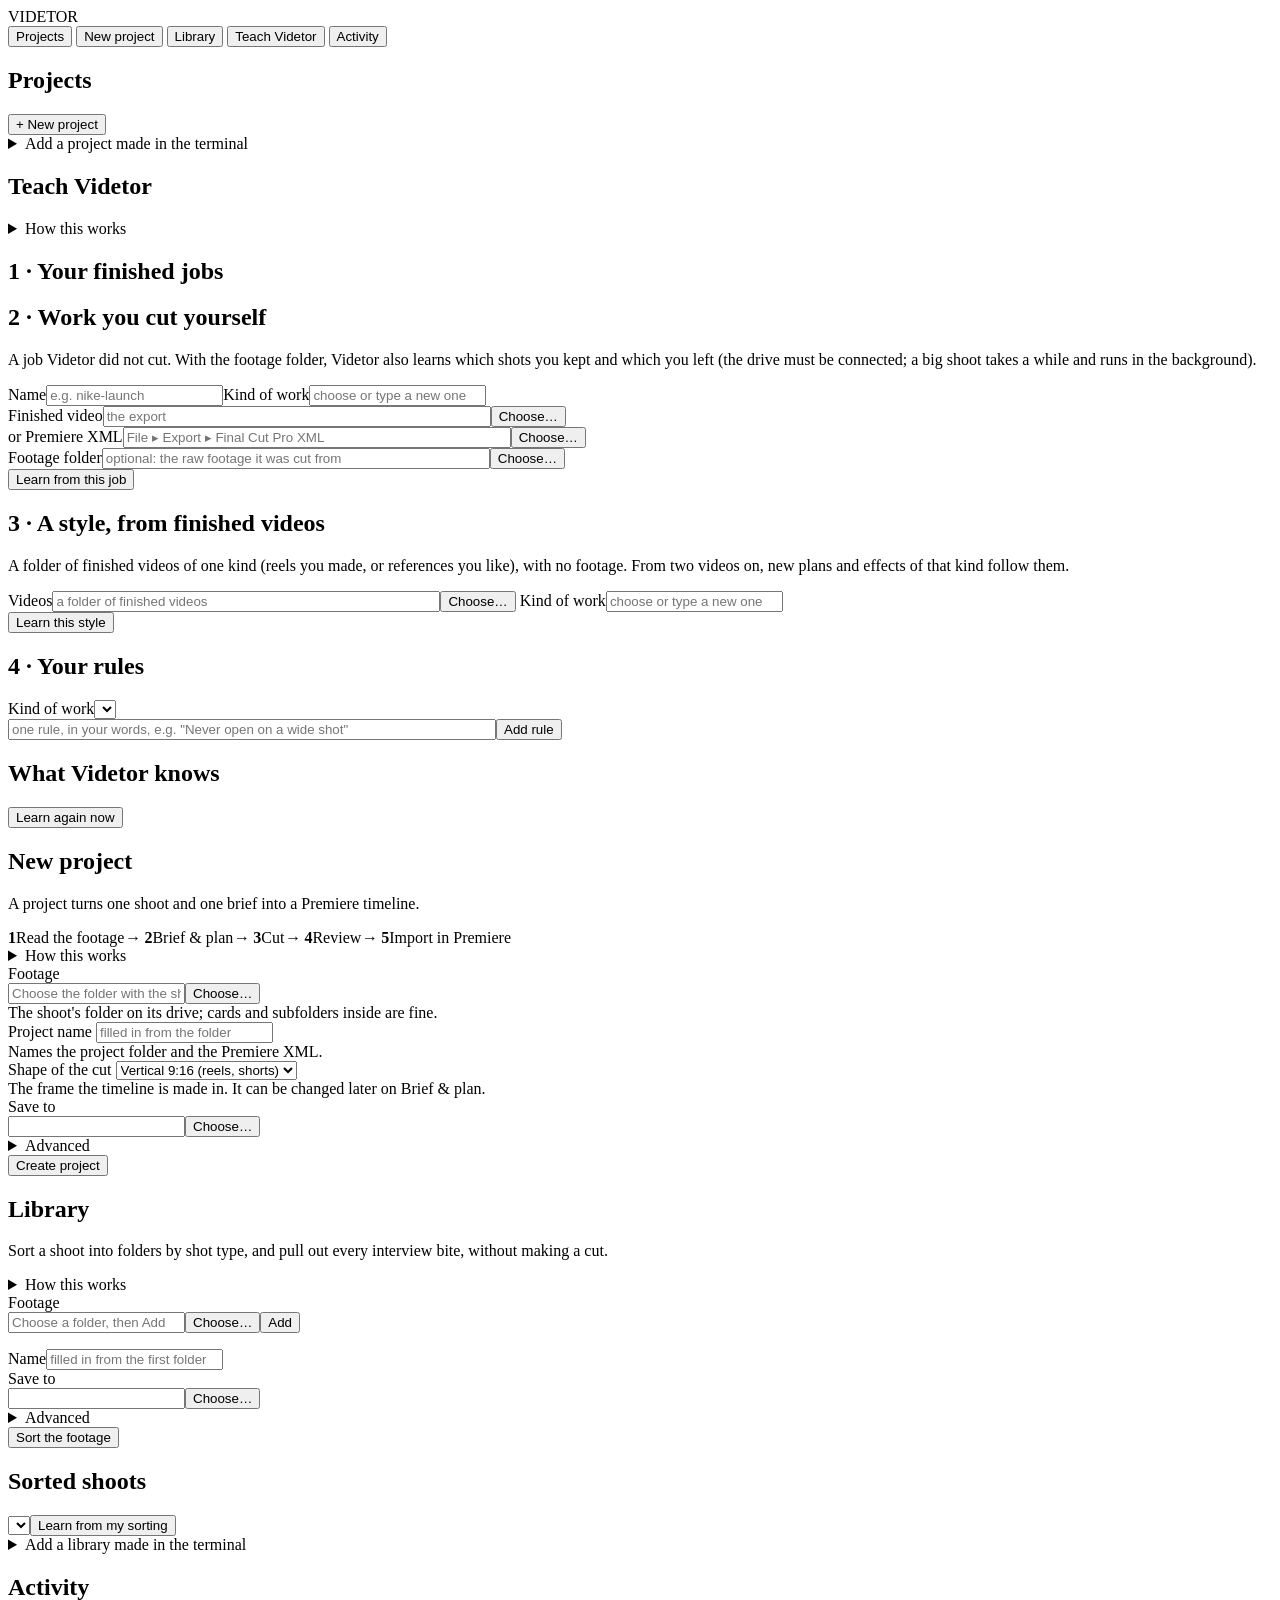
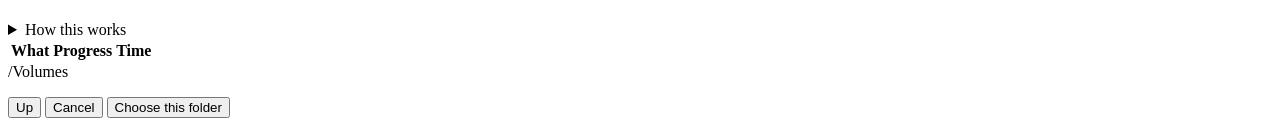
==== src/videtor/ui/static/index.html @ 1404cc6b "A timeline in the app: watch the cut and change it before Premiere; fix the track selection - plan/e" ====
<!doctype html>
<html lang="en">
<head>
<meta charset="utf-8">
<meta name="viewport" content="width=device-width, initial-scale=1">
<title>Videtor</title>
<link rel="stylesheet" href="/static/app.css">
</head>
<body>
<div id="app">
  <nav>
    <div class="brand">VIDETOR</div>
    <button data-view="project">Projects</button>
    <button data-view="prep">New project</button>
    <button data-view="library">Library</button>
    <button data-view="teach">Teach Videtor <span class="badge" id="teach-badge" hidden></span></button>
    <button data-view="jobs">Activity <span class="jobs-dot" id="jobs-dot"></span></button>
    <div style="flex:1"></div>
    <button class="mini" id="activity-mini" data-goto="jobs" hidden></button>
  </nav>
  <main>

    <!-- ============ Projects: every project, one open, its steps ============ -->
    <section class="view" id="view-project">
      <div class="row between"><h1>Projects</h1><button class="btn primary" data-goto="prep">+ New project</button></div>
      <div class="cards" id="project-cards"></div>
      <details class="advanced"><summary>Add a project made in the terminal</summary>
        <div class="row"><input type="text" id="project-add-dir" placeholder="its folder, e.g. out/engagement"><button class="btn" data-browse="project-add-dir">Choose…</button><button class="btn" id="project-add">Add</button></div>
      </details>

      <div id="project-body" hidden>
        <div class="project-head"><div class="ptitle" id="project-title"></div><span id="project-msg" class="muted"></span></div>
        <div class="stepper" id="project-tabs">
          <button data-tab="overview"><i></i>Footage</button>
          <button data-tab="brief"><i></i>Brief &amp; plan</button>
          <button data-tab="tools"><i></i>Music &amp; search</button>
          <button data-tab="cut"><i></i>Cut</button>
          <button data-tab="look"><i></i>Review &amp; export</button>
        </div>
        <div class="next" id="next-step" hidden></div>

        <div class="tab" id="tab-overview">
          <details class="guide" data-guide="overview">
            <summary>How to read this</summary>
            <ul>
              <li>While the footage is being read, the bar shows how far it is. You can paste the brief meanwhile.</li>
              <li>The counts are the shot types found: wide, close-up, talking-head, interview-bite, b-roll. The plan says which of them the cut may use.</li>
              <li>The sheets show one still per take, grouped by setup (s0, s1, …): what can be asked for in the brief.</li>
              <li>To sort this footage into folders and pull out every interview bite, use <a href="#" data-goto="library">Library</a>.</li>
            </ul>
          </details>
          <div class="status" id="overview-status" hidden></div>
          <details class="logbox" id="overview-logbox" hidden><summary>Details</summary><pre class="log" id="overview-log">—</pre></details>
          <div class="counts" id="project-classes"></div>
          <div id="project-sheets"></div>
          <details class="advanced"><summary>A camera's shots look sideways or upside down?</summary>
            <p class="muted">Videtor turns sideways cameras by the faces in them. A camera that filmed only products or hands has none to read, so say which takes and which way.</p>
            <div class="row"><label>Which takes</label><input type="text" id="orient-which" placeholder="a file name (C0123.MP4), or how a camera's file names start (M2U)">
              <label>Turn them</label><select id="orient-turn"><option value="-90">a quarter turn left</option><option value="90">a quarter turn right</option><option value="180">upside down</option><option value="0">back to as shot</option></select>
              <button class="btn" id="orient-run">Turn</button></div>
          </details>
          <details class="advanced"><summary>The overview in numbers</summary><pre class="text" id="project-overview">—</pre></details>
        </div>

        <div class="tab" id="tab-brief">
          <details class="guide" data-guide="brief">
            <summary>How this works</summary>
            <ol>
              <li><b>Shape and music:</b> choose the frame (vertical, horizontal, square) and the music: your own track and where it starts, no music, or leave it to the plan. The cut always follows what you choose here.</li>
              <li><b>Brief:</b> paste it as the client wrote it (length, format, feel, what must be in and stay out) and save.</li>
              <li><b>The plan</b> is the list of shots the cut fills: section by section, what each shot must show and how long it lasts. Claude writes it from the brief and the overview: copy the request below into Claude Code. When it is done, the plan shows here as a shot list.</li>
              <li>Check the shot list. To change it, ask Claude in the same chat, or edit it under <b>Edit the plan</b>. Then go to <b>Cut</b>.</li>
            </ol>
          </details>
          <h2>Shape and music</h2>
          <div class="card" id="req-card">
            <div class="row"><label>Shape</label><select id="req-frame"></select><span class="muted" id="req-frame-note"></span></div>
            <div class="row"><label>Music</label>
              <label class="check"><input type="radio" name="req-music" value="mine"> My track</label>
              <label class="check"><input type="radio" name="req-music" value="none"> No music</label>
              <label class="check"><input type="radio" name="req-music" value="plan"> Leave it to the plan</label></div>
            <div id="req-mine">
              <div class="row"><label>Track</label><input type="text" id="req-track" placeholder="your music file" style="min-width:380px"><button class="btn" data-pick="req-track" data-kind="audio">Choose…</button>
                <a href="#" data-goto="project:tools" class="muted">or find one in a music folder</a></div>
              <div class="row"><label>Start it</label><select id="req-start"><option value="auto">where it suits this cut best</option><option value="beginning">from its beginning</option><option value="at">from this second</option></select>
                <input type="number" id="req-in" step="0.1" min="0" placeholder="seconds" style="width:110px" hidden>
                <button class="btn primary" id="req-save">Use this music</button></div>
            </div>
            <div id="req-msg" class="muted"></div>
          </div>
          <div id="req-other" class="muted" hidden></div>
          <h2>Brief</h2>
          <textarea id="brief" placeholder="Paste the brief as the client wrote it."></textarea>
          <div class="row"><button class="btn primary" id="save-brief">Save the brief</button><span id="brief-msg" class="muted"></span></div>
          <h2>The plan</h2>
          <div id="plan-view"></div>
          <details class="advanced" id="plan-edit"><summary>Edit the plan (JSON)</summary>
            <p class="muted">Name the shot types the cut may draw on: <code>"classes": ["close-up", "b-roll", "wide"]</code>, or a shot's <code>"class"</code>. People speaking come from talking-head and interview-bite.</p>
            <textarea id="shotmap" style="min-height:320px" placeholder='{"version": 1, "name": "...", "key": "<name>::footage", "length_s": 25, "fps": 25, "width": 1080, "height": 1920, "classes": ["close-up", "b-roll"], "sections": [...]}'></textarea>
            <div class="row"><button class="btn primary" id="save-plan">Save the plan</button><button class="btn" id="validate-shotmap">Check it</button><span id="shotmap-errors"></span></div>
          </details>
        </div>

        <div class="tab" id="tab-tools">
          <details class="guide" data-guide="tools">
            <summary>How this works</summary>
            <ul>
              <li><b>Music</b>: your own track is set on <a href="#" data-goto="project:brief">Brief &amp; plan</a>. To find one instead, choose a music folder and the piece's length (with a reveal, the second it lands on): the best tracks come back with where to start, and <b>Use this track</b> sets it for the project.</li>
              <li><b>Search</b> (optional): describe a shot in concrete words ("a golden trophy", "a man in a white jacket") to see the best moment of every take. Useful to check the footage has what the brief asks for.</li>
            </ul>
          </details>
          <h2>Music</h2>
          <div id="music-chosen" class="muted"></div>
          <div class="row"><label>Music folder</label><input type="text" id="music-folder" placeholder="your music library"><button class="btn" data-browse="music-folder">Choose…</button></div>
          <div class="row"><label>Length (s)</label><input type="number" id="music-length" value="25"><label>Reveal at (s)</label><input type="number" id="music-reveal" placeholder="optional"><button class="btn" id="music-run">Find tracks</button></div>
          <pre class="log" id="music-log" hidden>—</pre>
          <div id="music-results"></div>
          <h2>Search the footage</h2>
          <div class="row"><input type="text" id="search-query" placeholder="a golden trophy in a glass case"><button class="btn" id="search-run">Search</button></div>
          <pre class="log" id="search-log" hidden>—</pre>
        </div>

        <div class="tab" id="tab-cut">
          <details class="guide" data-guide="cut">
            <summary>How this works</summary>
            <ol>
              <li>The line below says whether the footage drive is needed. The first cut of a plan reads the takes it can use in full (a few minutes); later cuts are quick.</li>
              <li><b>Cut</b>: every shot gets its best take and three runners-up, with music and sound effects in your style, and the Premiere XML is written. Review opens when it is done.</li>
              <li>The cut is made in the shape and with the music you chose on Brief &amp; plan (the line below says which). Changed them, or the plan? Cut again: swaps made in Review are kept.</li>
            </ol>
            <p class="muted">Anything reading footage in the background pauses while the cut runs and carries on after it.</p>
          </details>
          <div class="drive" id="cut-as"></div>
          <div class="drive" id="cut-drive"></div>
          <div class="row"><button class="btn primary big" id="cut-run">Cut</button><label class="check"><input type="checkbox" id="cut-sfx" checked> sound effects in your style</label><span id="cut-msg" class="muted"></span></div>
          <div class="status" id="cut-status" hidden></div>
          <details class="logbox" id="cut-logbox" hidden><summary>Details</summary><pre class="log" id="cut-log">—</pre></details>
        </div>

        <div class="tab" id="tab-look">
          <details class="guide" data-guide="look">
            <summary>How this works</summary>
            <ol>
              <li><b>Watch the cut.</b> Play it on the timeline, with its music. It shows stills until you press <b>Load the moving picture</b> (the footage drive must be connected; under a minute). Space plays and stops, the arrow keys step a frame, up and down jump from cut to cut.</li>
              <li><b>Change what you would change.</b> Click a shot: use a runner-up, slip the shot earlier or later in its take, move the cut after it, look for more takes in your own words, or remove it. Every change shows at once, and <b>Undo</b> takes the last one back.</li>
              <li><b>Leave notes</b> on a shot or on the whole cut for what the plan should do differently.</li>
              <li><b>Write the Premiere XML</b> when it looks right, import it (the steps are in the box below) and finish in Premiere: grade, stabilise, titles. Effects and sound effects are in the XML, not in this preview.</li>
              <li>When the job is done, say how the cut was and save your finished video in the project's folder (at the bottom of this page). Videtor reads it and learns which shots you kept and which you changed; nothing to export.</li>
            </ol>
          </details>
          <div id="tl" hidden>
            <div class="tl-top">
              <div class="tl-monitor"><div class="tl-stage" id="tl-stage"></div><span class="tl-flag" id="tl-flag"></span></div>
              <div class="tl-side" id="tl-inspector"></div>
            </div>
            <div class="tl-bar">
              <button class="btn" id="tl-prev" title="The cut before (↑)">⏮</button>
              <button class="btn" id="tl-back" title="One frame back (←)">◀</button>
              <button class="btn primary" id="tl-play" title="Play or stop (space)">Play</button>
              <button class="btn" id="tl-fwd" title="One frame on (→)">▶</button>
              <button class="btn" id="tl-next" title="The next cut (↓)">⏭</button>
              <span class="tl-time" id="tl-time">0:00:00</span><span class="muted" id="tl-total"></span>
              <span style="flex:1"></span>
              <span class="muted" id="tl-msg"></span>
              <button class="btn" id="tl-undo">Undo</button>
              <button class="btn" id="tl-load" hidden>Load the moving picture</button>
              <button class="btn" id="tl-write">Write the Premiere XML</button>
            </div>
            <div class="status" id="tl-status" hidden></div>
            <div class="tl-wrap" id="tl-wrap"><div class="tl-inner" id="tl-inner">
              <div class="tl-row tl-sections" id="tl-sections"></div>
              <div class="tl-row tl-clips" id="tl-clips"></div>
              <div class="tl-row tl-music" id="tl-music"></div>
              <div class="tl-playhead" id="tl-playhead"></div>
            </div></div>
            <div class="row"><label>Zoom</label><input type="range" id="tl-zoom" min="1" max="10" step="0.5" value="1" style="width:220px">
              <span class="muted">Click a shot to change it. Drag along the timeline to scrub.</span></div>
            <details class="advanced" id="tl-notes"><summary>Notes on the whole cut, and asking for a new plan</summary>
              <textarea id="tl-overall" placeholder="What the cut as a whole should do differently, e.g. 'slower opening, more of the crowd before the drop'." style="min-height:70px"></textarea>
              <div class="row"><button class="btn" id="tl-ask">Copy a request for a new plan from my notes</button><span class="muted" id="tl-ask-msg">Your notes are saved with the project (review.json). Paste the request into Claude Code to have the plan revised; your changes on the timeline are kept.</span></div>
            </details>
          </div>
          <div id="export"></div>
          <details class="advanced"><summary>Every shot and its runners-up as a list, the cut as one sheet, and one video file of the cut</summary>
            <div id="preview"></div>
            <div class="status" id="preview-status" hidden></div>
            <div id="cut-sheet"></div>
            <div class="row"><label>Why (optional)</label><input type="text" id="look-note" placeholder="saved with the next swap, e.g. sharper face" style="min-width:320px"></div>
            <div id="slots"></div>
            <pre class="log" id="look-log" hidden>—</pre>
          </details>
          <div id="teach"></div>
          <pre class="log" id="teach-log" hidden>—</pre>
        </div>
      </div>
    </section>

    <!-- ============ Teach Videtor: everything it learns from, given here ============ -->
    <section class="view" id="view-teach">
      <h1>Teach Videtor</h1>
      <details class="guide" data-guide="teach">
        <summary>How this works</summary>
        <ol>
          <li><b>Every job you finish teaches Videtor.</b> Save the finished video in the project's folder and it shows up below, ready to read. Videtor finds each of its shots in the footage and learns which picks you kept, moved or replaced.</li>
          <li><b>Work you cut yourself counts too.</b> Give its finished video or Premiere XML, and the footage folder if you have it.</li>
          <li><b>Finished videos alone teach a style</b>: pace, effects, the grade, how the cuts sit on the music.</li>
          <li><b>Rules in your own words</b> are read every time a plan is written.</li>
          <li>After each of these Videtor learns, tries what it learnt on your past cuts, and keeps it only if they get no worse. Nothing here leaves this Mac.</li>
        </ol>
      </details>
      <div class="status" id="teach-status" hidden></div>
      <details class="logbox" id="teach-logbox" hidden><summary>Details</summary><pre class="log" id="teach-job-log">—</pre></details>
      <div id="teach-msg" class="muted"></div>

      <h2>1 · Your finished jobs</h2>
      <div id="teach-jobs"></div>

      <h2>2 · Work you cut yourself</h2>
      <div class="card">
        <p class="muted">A job Videtor did not cut. With the footage folder, Videtor also learns which shots you kept and which you left (the drive must be connected; a big shoot takes a while and runs in the background).</p>
        <div class="row"><label>Name</label><input type="text" id="tp-name" placeholder="e.g. nike-launch"><label>Kind of work</label><input type="text" id="tp-bucket" list="kinds" placeholder="choose or type a new one"></div>
        <div class="row"><label>Finished video</label><input type="text" id="tp-video" placeholder="the export" style="min-width:380px"><button class="btn" data-pick="tp-video" data-kind="video">Choose…</button></div>
        <div class="row"><label>or Premiere XML</label><input type="text" id="tp-xml" placeholder="File ▸ Export ▸ Final Cut Pro XML" style="min-width:380px"><button class="btn" data-pick="tp-xml" data-kind="xml">Choose…</button></div>
        <div class="row"><label>Footage folder</label><input type="text" id="tp-footage" placeholder="optional: the raw footage it was cut from" style="min-width:380px"><button class="btn" data-browse="tp-footage">Choose…</button></div>
        <div class="row"><button class="btn primary" id="tp-run">Learn from this job</button></div>
      </div>
      <div id="teach-edits"></div>

      <h2>3 · A style, from finished videos</h2>
      <div class="card">
        <p class="muted">A folder of finished videos of one kind (reels you made, or references you like), with no footage. From two videos on, new plans and effects of that kind follow them.</p>
        <div class="row"><label>Videos</label><input type="text" id="ts-source" placeholder="a folder of finished videos" style="min-width:380px"><button class="btn" data-browse="ts-source">Choose…</button>
          <label>Kind of work</label><input type="text" id="ts-bucket" list="kinds" placeholder="choose or type a new one"></div>
        <div class="row"><button class="btn primary" id="ts-run">Learn this style</button></div>
      </div>

      <h2>4 · Your rules</h2>
      <div class="card">
        <div class="row"><label>Kind of work</label><select id="rules-bucket"></select></div>
        <div id="rules-list"></div>
        <div class="row"><input type="text" id="rule-text" placeholder='one rule, in your words, e.g. "Never open on a wide shot"' style="min-width:480px"><button class="btn" id="rule-add">Add rule</button></div>
      </div>

      <h2>What Videtor knows</h2>
      <div id="teach-known"></div>
      <div class="row"><button class="btn" id="teach-learn">Learn again now</button><span class="muted" id="teach-last"></span></div>
      <datalist id="kinds"></datalist>
    </section>

    <!-- ============ New project ============ -->
    <section class="view" id="view-prep">
      <h1>New project</h1>
      <p class="lede">A project turns one shoot and one brief into a Premiere timeline.</p>
      <div class="flow">
        <span class="fstep now"><b>1</b>Read the footage</span><i>→</i>
        <span class="fstep"><b>2</b>Brief &amp; plan</span><i>→</i>
        <span class="fstep"><b>3</b>Cut</span><i>→</i>
        <span class="fstep"><b>4</b>Review</span><i>→</i>
        <span class="fstep"><b>5</b>Import in Premiere</span>
      </div>
      <details class="guide" data-guide="prep">
        <summary>How this works</summary>
        <ol>
          <li><b>Plug in the drive</b> with the footage. Nothing is copied or moved.</li>
          <li>Choose the <b>footage</b> folder; the name fills in from it.</li>
          <li><b>Create project.</b> Videtor reads every take (faces, speech, what each shot shows) and sorts the shots by type: about ten minutes for a day's shoot. The project opens straight away, so you can paste the brief while it reads. A notification says when it is done.</li>
          <li><b>Keep the drive connected until the cut:</b> the first cut reads in full the takes it needs.</li>
        </ol>
      </details>
      <div class="card form">
        <div class="field">
          <label for="prep-folder">Footage</label>
          <div class="pick"><input type="text" id="prep-folder" placeholder="Choose the folder with the shoot"><button class="btn" data-browse="prep-folder">Choose…</button></div>
          <div class="hint" id="prep-folder-info">The shoot's folder on its drive; cards and subfolders inside are fine.</div>
        </div>
        <div class="field">
          <label for="prep-name">Project name</label>
          <input type="text" id="prep-name" placeholder="filled in from the folder">
          <div class="hint">Names the project folder and the Premiere XML.</div>
        </div>
        <div class="field">
          <label for="prep-frame">Shape of the cut</label>
          <select id="prep-frame">
            <option value="vertical">Vertical 9:16 (reels, shorts)</option>
            <option value="horizontal">Horizontal 16:9</option>
            <option value="horizontal-4k">Horizontal 16:9, 4K</option>
            <option value="square">Square 1:1</option>
          </select>
          <div class="hint">The frame the timeline is made in. It can be changed later on Brief &amp; plan.</div>
        </div>
        <div class="field">
          <label for="prep-out">Save to</label>
          <div class="pick"><input type="text" id="prep-out"><button class="btn" data-browse="prep-out">Choose…</button></div>
          <div class="hint" id="prep-dest"></div>
        </div>
        <details class="advanced"><summary>Advanced</summary>
          <div class="row"><label class="check"><input type="checkbox" id="prep-dense"> Map every second of every take now (about an hour per hour of footage; the cut otherwise does this only for the takes it needs)</label></div>
          <div class="row"><label class="check">Parallel workers <input type="number" id="prep-workers" placeholder="auto"></label></div>
        </details>
        <div class="actions"><button class="btn primary big" id="prep-run">Create project</button><span id="prep-msg" class="muted"></span></div>
      </div>
    </section>

    <!-- ============ Library ============ -->
    <section class="view" id="view-library">
      <h1>Library</h1>
      <p class="lede">Sort a shoot into folders by shot type, and pull out every interview bite, without making a cut.</p>
      <details class="guide" data-guide="library">
        <summary>How this works</summary>
        <ol>
          <li>Choose a footage folder and Add; add more when the shoot spans drives or cards.</li>
          <li><b>Sort the footage.</b> Every clip is read and sorted into wide, close-up, talking-head, interview-bite and b-roll folders (links: the footage stays where it is). Clips with someone speaking are transcribed so their sentences become bites, laid out as a Premiere sequence.</li>
          <li><b>Check</b> the sheets below. Wrong type? Change it in the clip's list (it moves the link), or move links between the folders in Finder.</li>
          <li><b>Learn from my sorting:</b> from then on, every library and every new project sorts the way you do.</li>
        </ol>
      </details>
      <div class="card form">
        <div class="field">
          <label>Footage</label>
          <div class="pick"><input type="text" id="lib-folder" placeholder="Choose a folder, then Add"><button class="btn" data-browse="lib-folder">Choose…</button><button class="btn" id="lib-add">Add</button></div>
          <ul id="lib-folders" class="hint"></ul>
        </div>
        <div class="field"><label for="lib-name">Name</label><input type="text" id="lib-name" placeholder="filled in from the first folder"></div>
        <div class="field"><label for="lib-out">Save to</label><div class="pick"><input type="text" id="lib-out"><button class="btn" data-browse="lib-out">Choose…</button></div></div>
        <details class="advanced"><summary>Advanced</summary>
          <div class="row"><label class="check"><input type="checkbox" id="lib-transcribe" checked> Transcribe the clips with speech (for the bites)</label></div>
          <div class="row"><label class="check"><input type="checkbox" id="lib-extract"> Also cut every bite to its own file</label></div>
        </details>
        <div class="actions"><button class="btn primary big" id="lib-run">Sort the footage</button><span id="lib-msg" class="muted"></span></div>
      </div>
      <div class="status" id="lib-status-card" hidden></div>
      <details class="logbox" id="lib-logbox" hidden><summary>Details</summary><pre class="log" id="lib-log">—</pre></details>
      <h2>Sorted shoots</h2>
      <div class="row"><select id="lib-select"></select><button class="btn" id="lib-learn">Learn from my sorting</button><span id="lib-status" class="muted"></span></div>
      <details class="advanced"><summary>Add a library made in the terminal</summary>
        <div class="row"><input type="text" id="lib-add-dir" placeholder="its folder, e.g. out/library/tpl"><button class="btn" data-browse="lib-add-dir">Choose…</button><button class="btn" id="lib-add-existing">Add</button></div>
      </details>
      <div id="lib-view"></div>
    </section>

    <!-- ============ Activity ============ -->
    <section class="view" id="view-jobs">
      <h1>Activity</h1>
      <details class="guide" data-guide="jobs">
        <summary>How this works</summary>
        <ul>
          <li>Everything Videtor is doing or has done today, newest first.</li>
          <li><b>A cut comes first:</b> while one runs, footage reading pauses and carries on after it; reading started during a cut waits for it.</li>
          <li>Something stopped with an error? Start it again from its page: the work already done is kept.</li>
        </ul>
      </details>
      <table id="jobs-table"><thead><tr><th>What</th><th>Progress</th><th>Time</th><th></th></tr></thead><tbody></tbody></table>
      <details class="logbox" id="jobs-logbox" hidden><summary>Details</summary><pre class="log" id="jobs-log">—</pre></details>
    </section>

  </main>
</div>

<div class="modal" id="browser">
  <div class="box">
    <header id="browser-path">/Volumes</header>
    <ul id="browser-list"></ul>
    <footer><span class="muted" id="browser-info"></span><span><button class="btn" id="browser-up">Up</button> <button class="btn" id="browser-cancel">Cancel</button> <button class="btn primary" id="browser-choose">Choose this folder</button></span></footer>
  </div>
</div>

<script src="/static/app.js"></script>
</body>
</html>
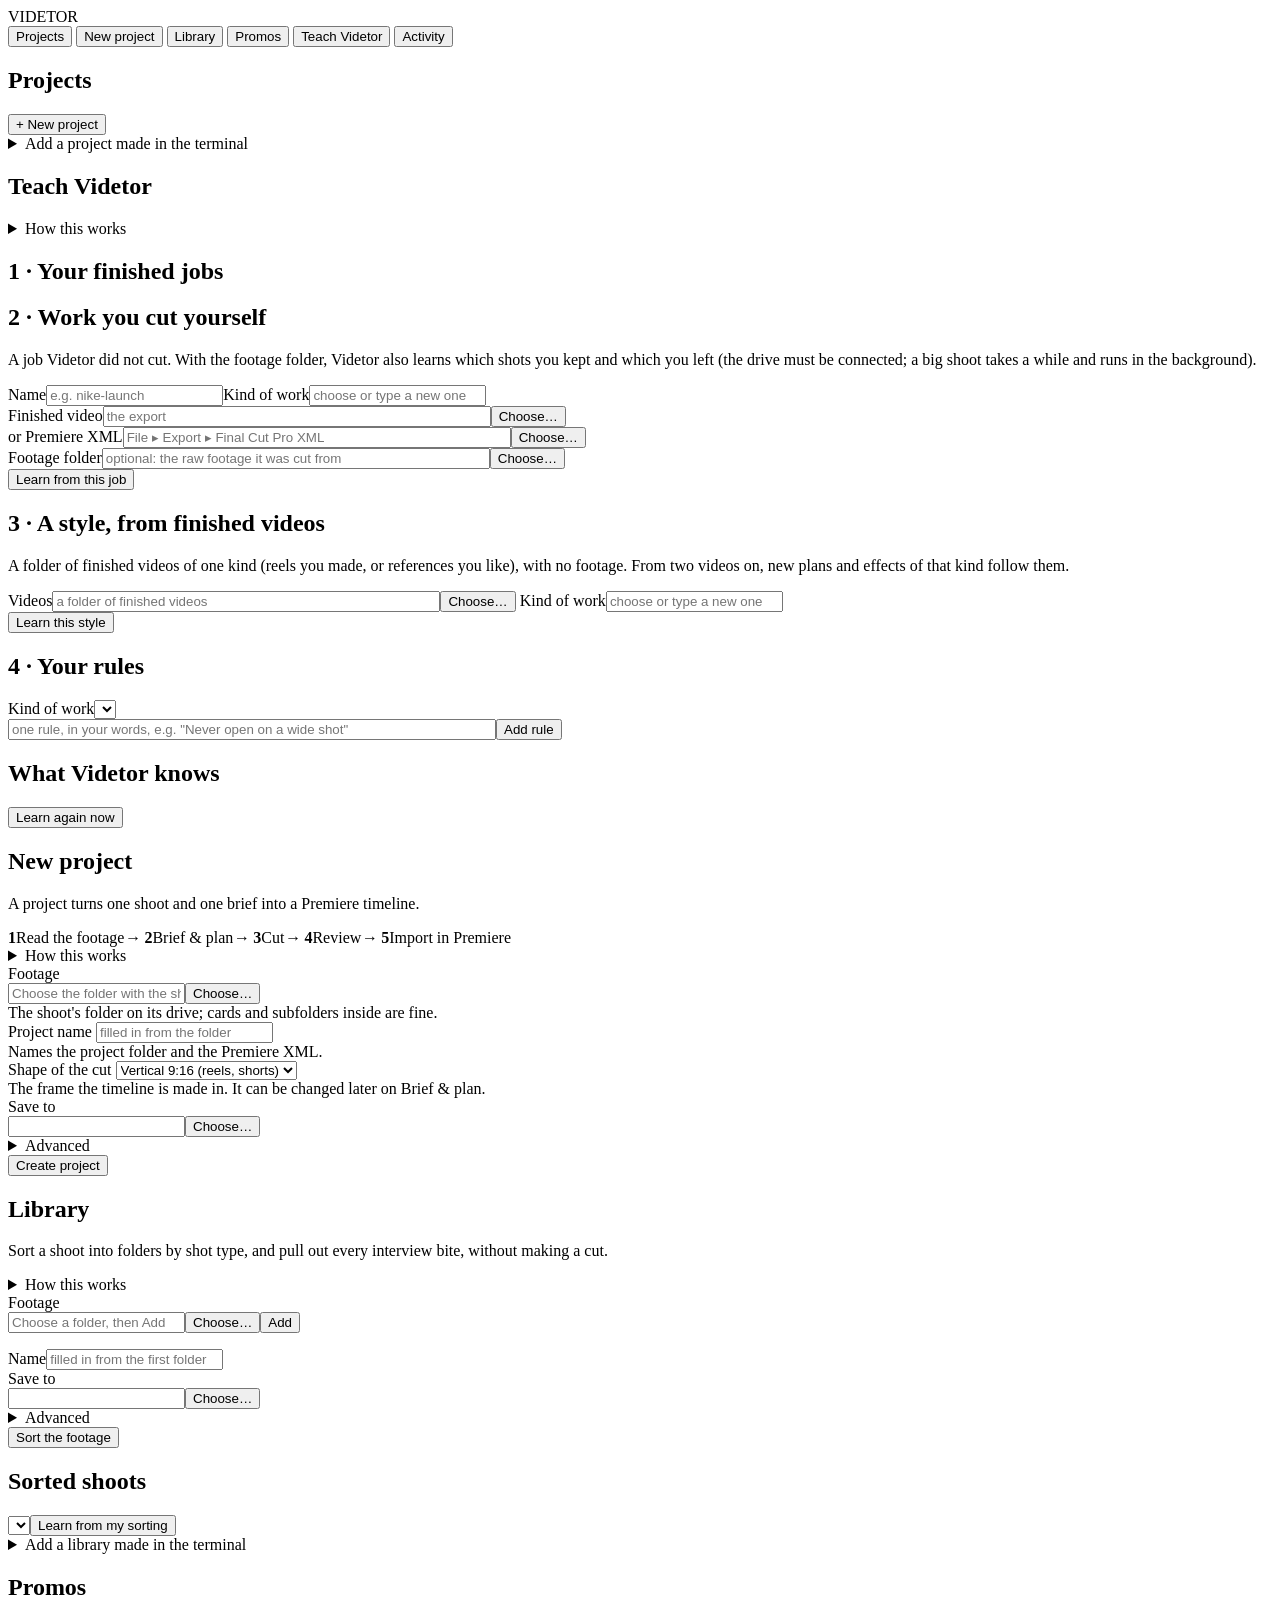
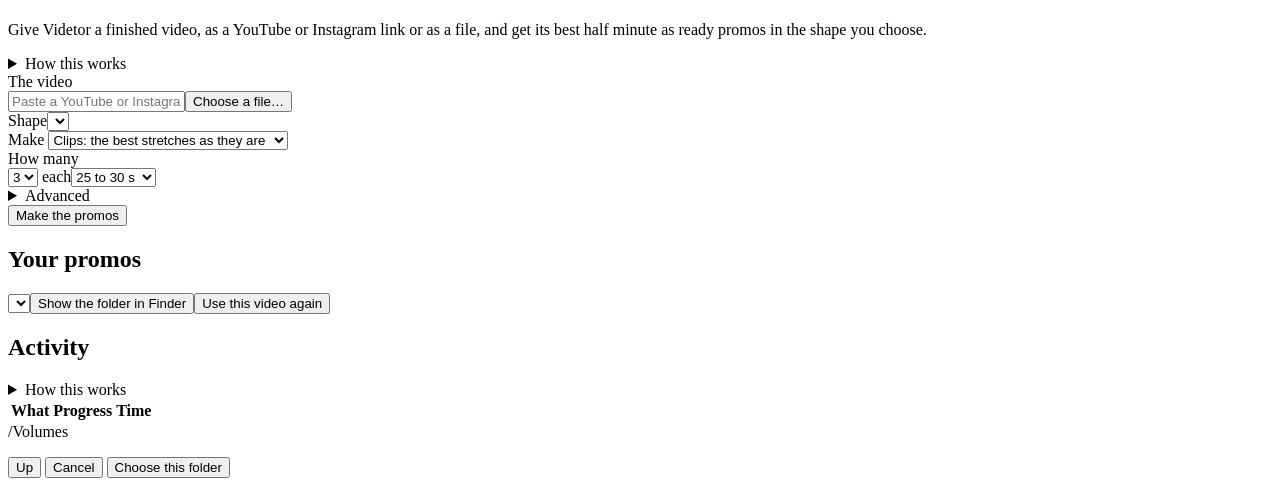
==== commit d4db5ced: "Promos out of a finished video: its best 25-30 s as clips or edits, from a link or a file, in the ch" ====
--- a/src/videtor/ui/static/index.html
+++ b/src/videtor/ui/static/index.html
@@ -13,6 +13,7 @@
     <button data-view="project">Projects</button>
     <button data-view="prep">New project</button>
     <button data-view="library">Library</button>
+    <button data-view="promos">Promos</button>
     <button data-view="teach">Teach Videtor <span class="badge" id="teach-badge" hidden></span></button>
     <button data-view="jobs">Activity <span class="jobs-dot" id="jobs-dot"></span></button>
     <div style="flex:1"></div>
@@ -338,6 +339,46 @@
       <div id="lib-view"></div>
     </section>
 
+    <!-- ============ Promos ============ -->
+    <section class="view" id="view-promos">
+      <h1>Promos</h1>
+      <p class="lede">Give Videtor a finished video, as a YouTube or Instagram link or as a file, and get its best half minute as ready promos in the shape you choose.</p>
+      <details class="guide" data-guide="promos">
+        <summary>How this works</summary>
+        <ol>
+          <li>Paste the video's link, or choose its file. A link is fetched to this Mac once; nothing is sent anywhere.</li>
+          <li>Choose the shape, and what to make: <b>Clips</b> are the best stretches as they are; <b>Edits</b> are the best moments cut together.</li>
+          <li><b>Make the promos.</b> Videtor watches the video, listens to it and writes down what is said, then picks the parts. A ten-minute video takes a few minutes the first time; changing the shape or the kind afterwards is quick.</li>
+          <li>Watch them below. Not the right part? <b>Try another</b> swaps that promo for the next best. Every promo is an .mp4 to post and a Premiere .xml to finish it from.</li>
+        </ol>
+        <p class="hint">Videtor picks by how the video sounds and looks, where a thought starts and ends, and (on YouTube) what viewers replayed most. It does not understand what is said, so watch before you post. Use videos you have the right to cut.</p>
+      </details>
+      <div class="card form">
+        <div class="field">
+          <label for="pr-source">The video</label>
+          <div class="pick"><input type="text" id="pr-source" placeholder="Paste a YouTube or Instagram link, or choose a file"><button class="btn" data-pick="pr-source" data-kind="video">Choose a file…</button></div>
+        </div>
+        <div class="field"><label for="pr-frame">Shape</label><select id="pr-frame"></select></div>
+        <div class="field"><label for="pr-kind">Make</label>
+          <select id="pr-kind"><option value="clip">Clips: the best stretches as they are</option><option value="edit">Edits: the best moments cut together</option></select></div>
+        <div class="field"><label for="pr-count">How many</label>
+          <div class="row" style="margin:0"><select id="pr-count"><option>1</option><option>2</option><option selected>3</option><option>4</option><option>5</option></select>
+          <label for="pr-length" style="min-width:auto">each</label><select id="pr-length"><option value="15">about 15 s</option><option value="30" selected>25 to 30 s</option><option value="45">about 45 s</option><option value="60">about 60 s</option></select></div></div>
+        <details class="advanced"><summary>Advanced</summary>
+          <div class="row"><label for="pr-lead">What carries the video</label><select id="pr-lead"><option value="auto">Videtor decides</option><option value="speech">The talking</option><option value="music">The music and the picture</option></select></div>
+          <div class="row"><label for="pr-fit">A picture wider or taller than the shape</label><select id="pr-fit"><option value="fill">Fill the frame: crop, the faces kept in view</option><option value="whole">Show the whole picture, with bars</option></select></div>
+          <div class="row"><label for="pr-browser">If the site asks to log in, use my login from</label><select id="pr-browser"><option value="">nothing</option><option value="chrome">Chrome</option><option value="safari">Safari</option><option value="firefox">Firefox</option></select></div>
+          <div class="row"><button class="btn" id="pr-update">Update the link fetcher</button><span class="muted" id="pr-fetcher"></span></div>
+        </details>
+        <div class="actions"><button class="btn primary big" id="pr-run">Make the promos</button><span id="pr-msg" class="muted"></span></div>
+      </div>
+      <div class="status" id="pr-status" hidden></div>
+      <details class="logbox" id="pr-logbox" hidden><summary>Details</summary><pre class="log" id="pr-log">—</pre></details>
+      <h2>Your promos</h2>
+      <div class="row"><select id="pr-select"></select><button class="btn" id="pr-reveal">Show the folder in Finder</button><button class="btn" id="pr-again">Use this video again</button></div>
+      <div id="pr-view"></div>
+    </section>
+
     <!-- ============ Activity ============ -->
     <section class="view" id="view-jobs">
       <h1>Activity</h1>
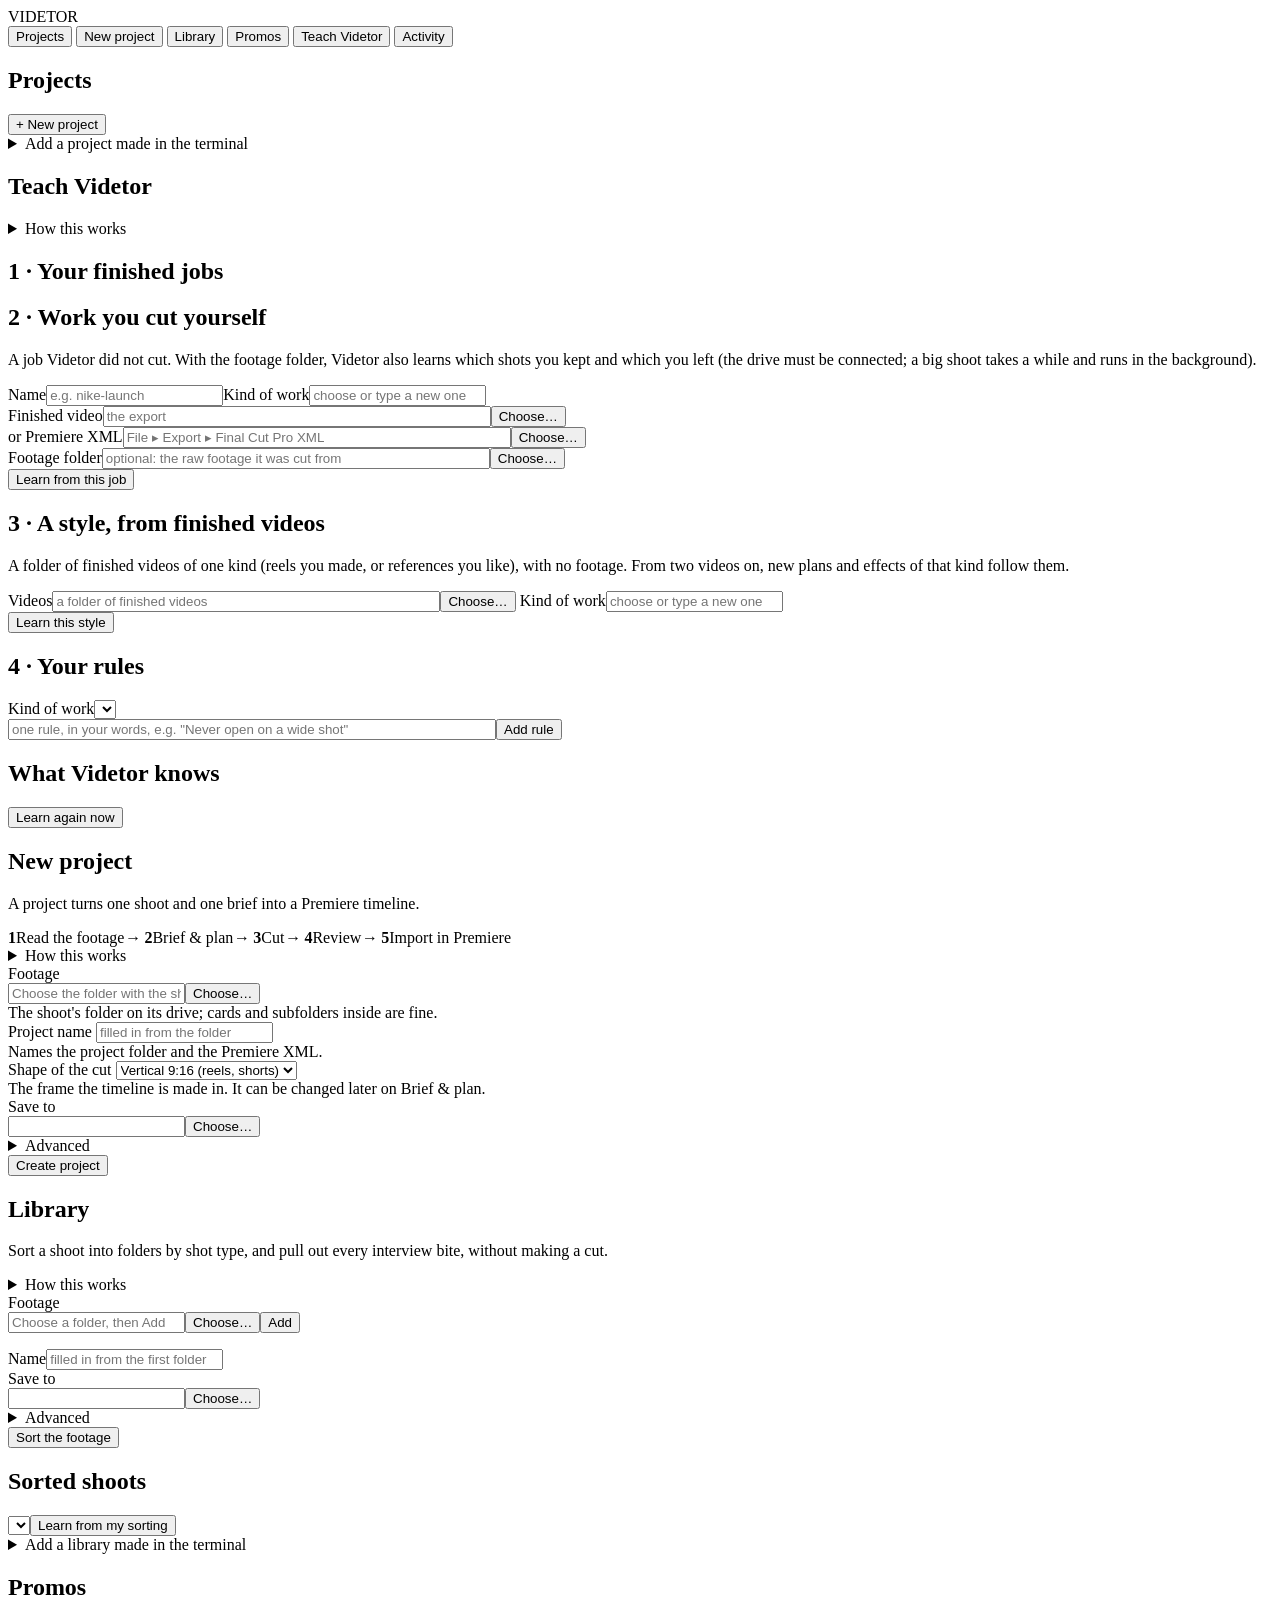
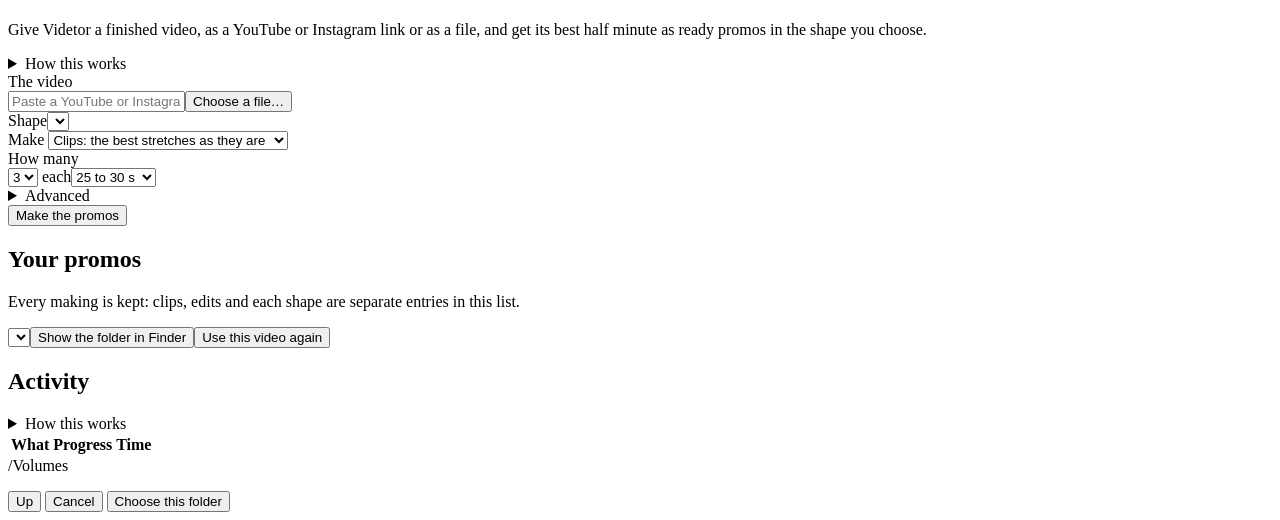
==== commit a37a0d15: "Promos: every making is kept as its own set, a video is fetched once whatever its link, a failed run" ====
--- a/src/videtor/ui/static/index.html
+++ b/src/videtor/ui/static/index.html
@@ -375,6 +375,8 @@
       <div class="status" id="pr-status" hidden></div>
       <details class="logbox" id="pr-logbox" hidden><summary>Details</summary><pre class="log" id="pr-log">—</pre></details>
       <h2>Your promos</h2>
+      <p class="hint">Every making is kept: clips, edits and each shape are separate entries in this list.</p>
+      <div class="promo-note" id="pr-note" hidden></div>
       <div class="row"><select id="pr-select"></select><button class="btn" id="pr-reveal">Show the folder in Finder</button><button class="btn" id="pr-again">Use this video again</button></div>
       <div id="pr-view"></div>
     </section>
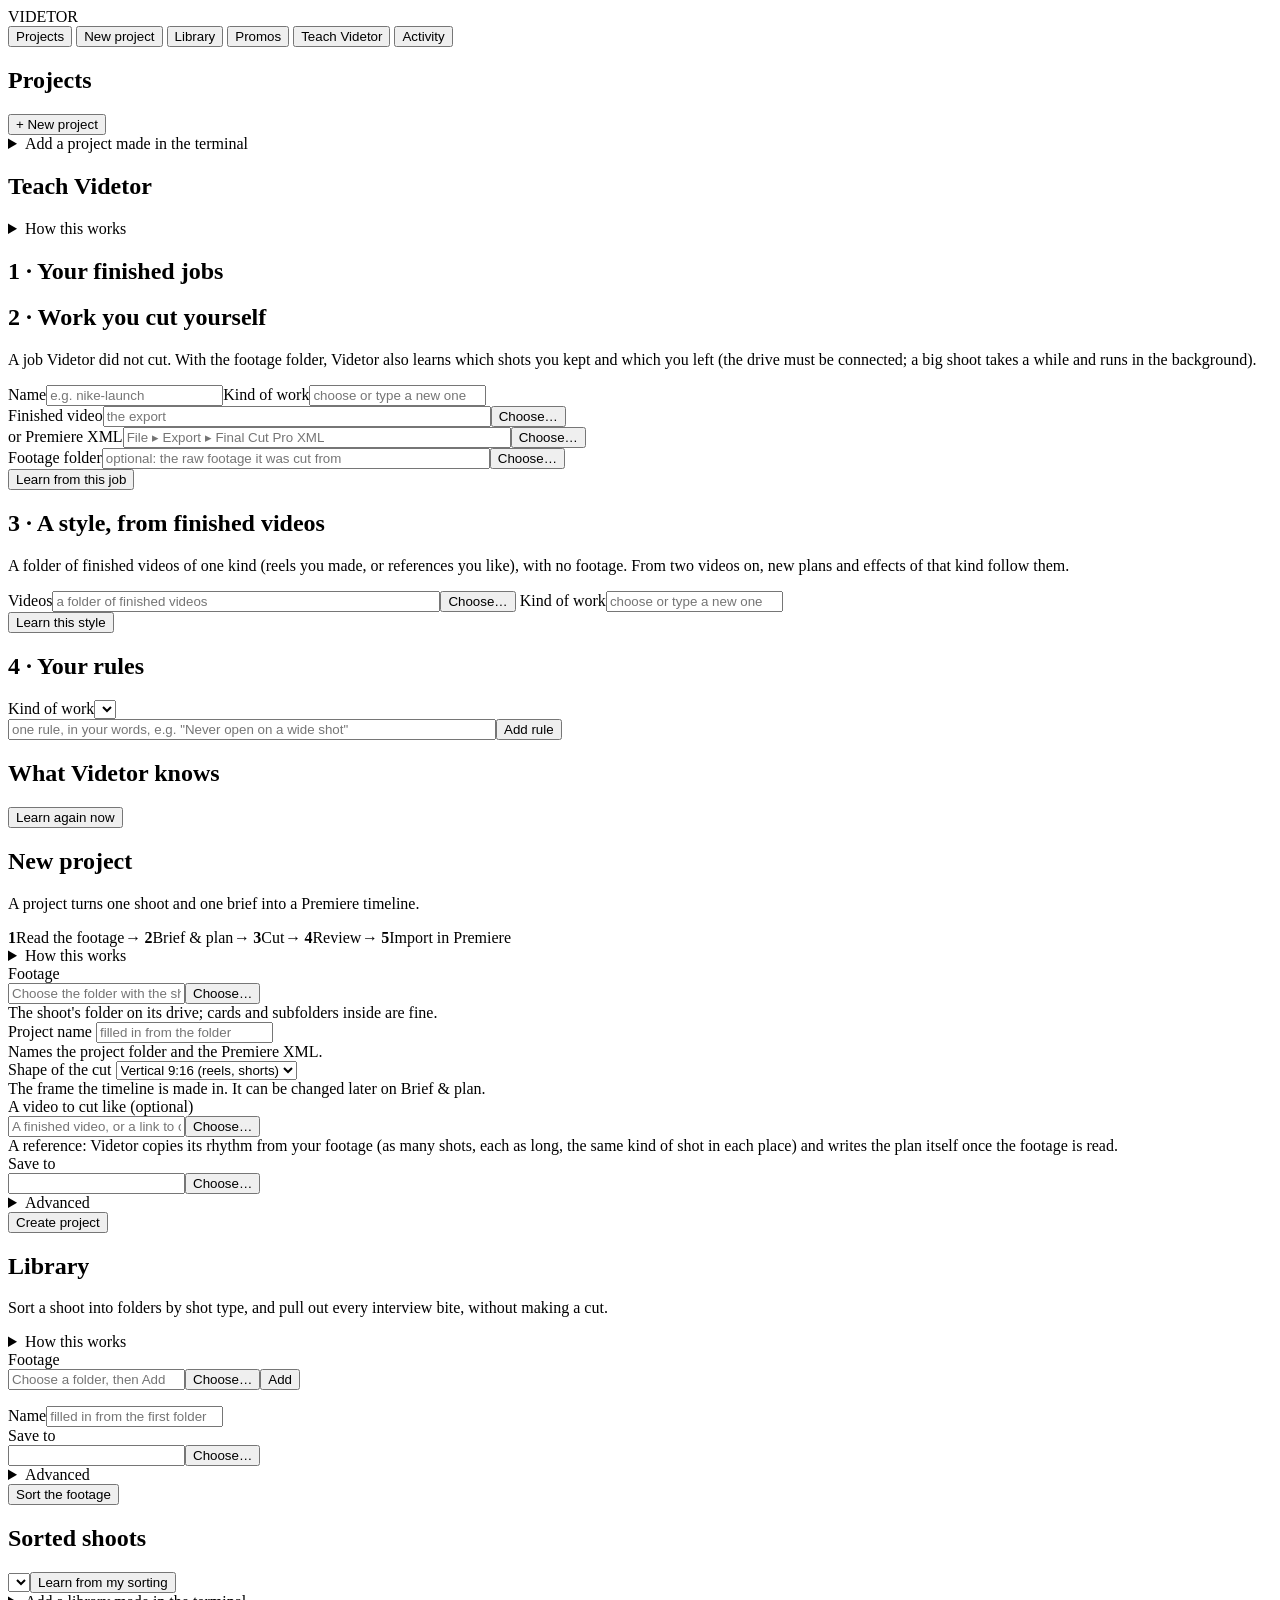
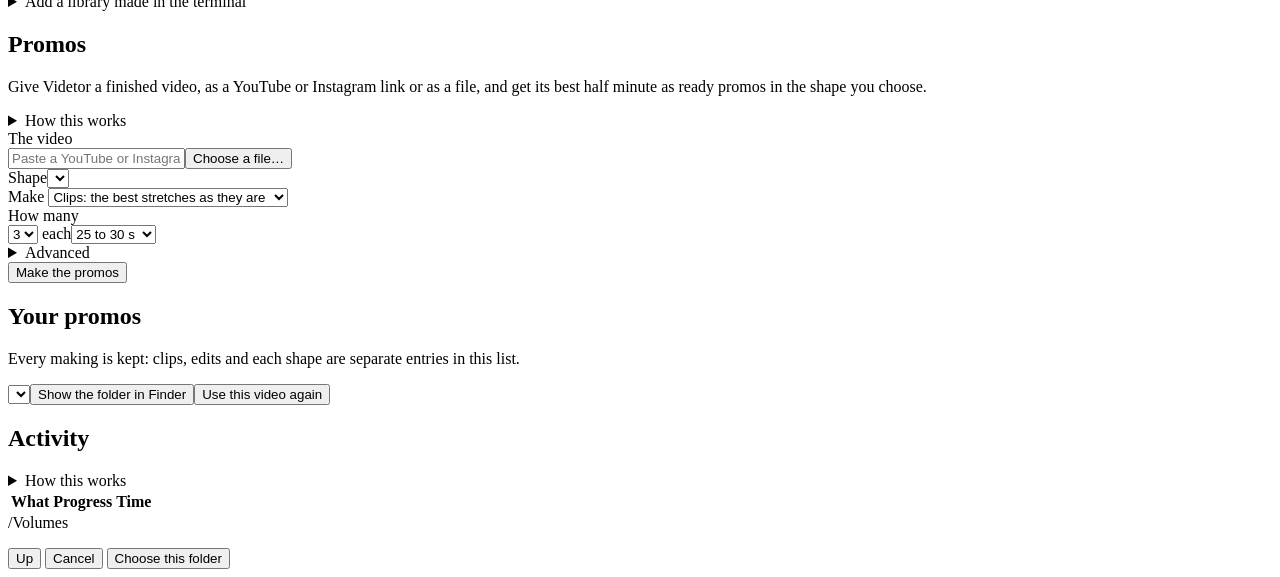
==== commit f1049018: "A reference video for a project: the plan written from a finished reel Give a project a finished vid" ====
--- a/src/videtor/ui/static/index.html
+++ b/src/videtor/ui/static/index.html
@@ -53,12 +53,13 @@
           <div class="status" id="overview-status" hidden></div>
           <details class="logbox" id="overview-logbox" hidden><summary>Details</summary><pre class="log" id="overview-log">—</pre></details>
           <div class="counts" id="project-classes"></div>
-          <div id="project-sheets"></div>
+          <div id="project-sheets" data-run-stale="prep"></div>
           <details class="advanced"><summary>A camera's shots look sideways or upside down?</summary>
             <p class="muted">Videtor turns sideways cameras by the faces in them. A camera that filmed only products or hands has none to read, so say which takes and which way.</p>
             <div class="row"><label>Which takes</label><input type="text" id="orient-which" placeholder="a file name (C0123.MP4), or how a camera's file names start (M2U)">
               <label>Turn them</label><select id="orient-turn"><option value="-90">a quarter turn left</option><option value="90">a quarter turn right</option><option value="180">upside down</option><option value="0">back to as shot</option></select>
-              <button class="btn" id="orient-run">Turn</button></div>
+              <button class="btn" id="orient-run" data-run-btn="orient">Turn</button></div>
+            <div class="runmsg" data-run="orient"></div>
           </details>
           <details class="advanced"><summary>The overview in numbers</summary><pre class="text" id="project-overview">—</pre></details>
         </div>
@@ -68,6 +69,7 @@
             <summary>How this works</summary>
             <ol>
               <li><b>Shape and music:</b> choose the frame (vertical, horizontal, square) and the music: your own track and where it starts, no music, or leave it to the plan. The cut always follows what you choose here.</li>
+              <li><b>Reference video</b> (optional): a finished video you want this cut to be like. <b>Write the plan from this video</b> copies its rhythm from your footage: as many shots, each as long, the same kind of shot in each place. No brief is needed then.</li>
               <li><b>Brief:</b> paste it as the client wrote it (length, format, feel, what must be in and stay out) and save.</li>
               <li><b>The plan</b> is the list of shots the cut fills: section by section, what each shot must show and how long it lasts. Claude writes it from the brief and the overview: copy the request below into Claude Code. When it is done, the plan shows here as a shot list.</li>
               <li>Check the shot list. To change it, ask Claude in the same chat, or edit it under <b>Edit the plan</b>. Then go to <b>Cut</b>.</li>
@@ -90,6 +92,15 @@
             <div id="req-msg" class="muted"></div>
           </div>
           <div id="req-other" class="muted" hidden></div>
+          <div id="ref-block">
+            <h2>Reference video <span class="muted small">optional</span></h2>
+            <div class="card">
+              <div class="row"><input type="text" id="ref-video" placeholder="A finished video, or a link to one (Instagram, YouTube)" style="min-width:380px"><button class="btn" data-pick="ref-video" data-kind="video">Choose…</button>
+                <button class="btn primary" id="ref-run" data-run-btn="reference">Write the plan from this video</button></div>
+              <div class="muted" id="ref-note"></div>
+              <div class="runmsg" data-run="reference"></div>
+            </div>
+          </div>
           <h2>Brief</h2>
           <textarea id="brief" placeholder="Paste the brief as the client wrote it."></textarea>
           <div class="row"><button class="btn primary" id="save-brief">Save the brief</button><span id="brief-msg" class="muted"></span></div>
@@ -113,11 +124,11 @@
           <h2>Music</h2>
           <div id="music-chosen" class="muted"></div>
           <div class="row"><label>Music folder</label><input type="text" id="music-folder" placeholder="your music library"><button class="btn" data-browse="music-folder">Choose…</button></div>
-          <div class="row"><label>Length (s)</label><input type="number" id="music-length" value="25"><label>Reveal at (s)</label><input type="number" id="music-reveal" placeholder="optional"><button class="btn" id="music-run">Find tracks</button></div>
+          <div class="row"><label>Length (s)</label><input type="number" id="music-length" value="25"><label>Reveal at (s)</label><input type="number" id="music-reveal" placeholder="optional"><button class="btn" id="music-run" data-run-btn="music">Find tracks</button><span class="runmsg" data-run="music"></span></div>
           <pre class="log" id="music-log" hidden>—</pre>
-          <div id="music-results"></div>
+          <div id="music-results" data-run-stale="music"></div>
           <h2>Search the footage</h2>
-          <div class="row"><input type="text" id="search-query" placeholder="a golden trophy in a glass case"><button class="btn" id="search-run">Search</button></div>
+          <div class="row"><input type="text" id="search-query" placeholder="a golden trophy in a glass case"><button class="btn" id="search-run" data-run-btn="search">Search</button><span class="runmsg" data-run="search"></span></div>
           <pre class="log" id="search-log" hidden>—</pre>
         </div>
 
@@ -133,7 +144,7 @@
           </details>
           <div class="drive" id="cut-as"></div>
           <div class="drive" id="cut-drive"></div>
-          <div class="row"><button class="btn primary big" id="cut-run">Cut</button><label class="check"><input type="checkbox" id="cut-sfx" checked> sound effects in your style</label><span id="cut-msg" class="muted"></span></div>
+          <div class="row"><button class="btn primary big" id="cut-run">Cut</button><label class="check"><input type="checkbox" id="cut-sfx" checked> sound effects in your style</label><span id="cut-msg" class="muted"></span><span class="runmsg" data-run="cut"></span></div>
           <div class="status" id="cut-status" hidden></div>
           <details class="logbox" id="cut-logbox" hidden><summary>Details</summary><pre class="log" id="cut-log">—</pre></details>
         </div>
@@ -163,9 +174,10 @@
               <span class="tl-time" id="tl-time">0:00:00</span><span class="muted" id="tl-total"></span>
               <span style="flex:1"></span>
               <span class="muted" id="tl-msg"></span>
+              <span class="runmsg" data-run="tl-job"></span><span class="runmsg" data-run="tl-load"></span><span class="runmsg" data-run="tl-xml"></span>
               <button class="btn" id="tl-undo">Undo</button>
-              <button class="btn" id="tl-load" hidden>Load the moving picture</button>
-              <button class="btn" id="tl-write">Write the Premiere XML</button>
+              <button class="btn" id="tl-load" data-run-btn="tl-load" hidden>Load the moving picture</button>
+              <button class="btn" id="tl-write" data-run-btn="tl-xml">Write the Premiere XML</button>
             </div>
             <div class="status" id="tl-status" hidden></div>
             <div class="tl-wrap" id="tl-wrap"><div class="tl-inner" id="tl-inner">
@@ -187,7 +199,8 @@
             <div class="status" id="preview-status" hidden></div>
             <div id="cut-sheet"></div>
             <div class="row"><label>Why (optional)</label><input type="text" id="look-note" placeholder="saved with the next swap, e.g. sharper face" style="min-width:320px"></div>
-            <div id="slots"></div>
+            <div class="runmsg" data-run="swap"></div>
+            <div id="slots" data-run-stale="swap"></div>
             <pre class="log" id="look-log" hidden>—</pre>
           </details>
           <div id="teach"></div>
@@ -212,6 +225,7 @@
       <div class="status" id="teach-status" hidden></div>
       <details class="logbox" id="teach-logbox" hidden><summary>Details</summary><pre class="log" id="teach-job-log">—</pre></details>
       <div id="teach-msg" class="muted"></div>
+      <div class="runmsg" data-run="teach"></div>
 
       <h2>1 · Your finished jobs</h2>
       <div id="teach-jobs"></div>
@@ -223,7 +237,7 @@
         <div class="row"><label>Finished video</label><input type="text" id="tp-video" placeholder="the export" style="min-width:380px"><button class="btn" data-pick="tp-video" data-kind="video">Choose…</button></div>
         <div class="row"><label>or Premiere XML</label><input type="text" id="tp-xml" placeholder="File ▸ Export ▸ Final Cut Pro XML" style="min-width:380px"><button class="btn" data-pick="tp-xml" data-kind="xml">Choose…</button></div>
         <div class="row"><label>Footage folder</label><input type="text" id="tp-footage" placeholder="optional: the raw footage it was cut from" style="min-width:380px"><button class="btn" data-browse="tp-footage">Choose…</button></div>
-        <div class="row"><button class="btn primary" id="tp-run">Learn from this job</button></div>
+        <div class="row"><button class="btn primary" id="tp-run" data-run-btn="teach-tp">Learn from this job</button><span class="runmsg" data-run="teach-tp"></span></div>
       </div>
       <div id="teach-edits"></div>
 
@@ -232,7 +246,7 @@
         <p class="muted">A folder of finished videos of one kind (reels you made, or references you like), with no footage. From two videos on, new plans and effects of that kind follow them.</p>
         <div class="row"><label>Videos</label><input type="text" id="ts-source" placeholder="a folder of finished videos" style="min-width:380px"><button class="btn" data-browse="ts-source">Choose…</button>
           <label>Kind of work</label><input type="text" id="ts-bucket" list="kinds" placeholder="choose or type a new one"></div>
-        <div class="row"><button class="btn primary" id="ts-run">Learn this style</button></div>
+        <div class="row"><button class="btn primary" id="ts-run" data-run-btn="teach-ts">Learn this style</button><span class="runmsg" data-run="teach-ts"></span></div>
       </div>
 
       <h2>4 · Your rules</h2>
@@ -244,7 +258,8 @@
 
       <h2>What Videtor knows</h2>
       <div id="teach-known"></div>
-      <div class="row"><button class="btn" id="teach-learn">Learn again now</button><span class="muted" id="teach-last"></span></div>
+      <div class="row"><button class="btn" id="teach-learn" data-run-btn="teach-learn">Learn again now</button><span class="muted" id="teach-last" data-run-stale="teach-learn"></span></div>
+      <div class="runmsg" data-run="teach-learn"></div>
       <datalist id="kinds"></datalist>
     </section>
 
@@ -288,6 +303,11 @@
             <option value="square">Square 1:1</option>
           </select>
           <div class="hint">The frame the timeline is made in. It can be changed later on Brief &amp; plan.</div>
+        </div>
+        <div class="field">
+          <label for="prep-ref">A video to cut like <span class="muted">(optional)</span></label>
+          <div class="pick"><input type="text" id="prep-ref" placeholder="A finished video, or a link to one (Instagram, YouTube)"><button class="btn" data-pick="prep-ref" data-kind="video">Choose…</button></div>
+          <div class="hint">A reference: Videtor copies its rhythm from your footage (as many shots, each as long, the same kind of shot in each place) and writes the plan itself once the footage is read.</div>
         </div>
         <div class="field">
           <label for="prep-out">Save to</label>
@@ -327,16 +347,17 @@
           <div class="row"><label class="check"><input type="checkbox" id="lib-transcribe" checked> Transcribe the clips with speech (for the bites)</label></div>
           <div class="row"><label class="check"><input type="checkbox" id="lib-extract"> Also cut every bite to its own file</label></div>
         </details>
-        <div class="actions"><button class="btn primary big" id="lib-run">Sort the footage</button><span id="lib-msg" class="muted"></span></div>
+        <div class="actions"><button class="btn primary big" id="lib-run" data-run-btn="lib-build">Sort the footage</button><span id="lib-msg" class="muted"></span><span class="runmsg" data-run="lib-build"></span></div>
       </div>
       <div class="status" id="lib-status-card" hidden></div>
       <details class="logbox" id="lib-logbox" hidden><summary>Details</summary><pre class="log" id="lib-log">—</pre></details>
       <h2>Sorted shoots</h2>
       <div class="row"><select id="lib-select"></select><button class="btn" id="lib-learn">Learn from my sorting</button><span id="lib-status" class="muted"></span></div>
+      <div class="runmsg" id="lib-learn-run"></div>
       <details class="advanced"><summary>Add a library made in the terminal</summary>
         <div class="row"><input type="text" id="lib-add-dir" placeholder="its folder, e.g. out/library/tpl"><button class="btn" data-browse="lib-add-dir">Choose…</button><button class="btn" id="lib-add-existing">Add</button></div>
       </details>
-      <div id="lib-view"></div>
+      <div id="lib-view-wrap"><div id="lib-view"></div></div>
     </section>
 
     <!-- ============ Promos ============ -->
@@ -368,17 +389,17 @@
           <div class="row"><label for="pr-lead">What carries the video</label><select id="pr-lead"><option value="auto">Videtor decides</option><option value="speech">The talking</option><option value="music">The music and the picture</option></select></div>
           <div class="row"><label for="pr-fit">A picture wider or taller than the shape</label><select id="pr-fit"><option value="fill">Fill the frame: crop, the faces kept in view</option><option value="whole">Show the whole picture, with bars</option></select></div>
           <div class="row"><label for="pr-browser">If the site asks to log in, use my login from</label><select id="pr-browser"><option value="">nothing</option><option value="chrome">Chrome</option><option value="safari">Safari</option><option value="firefox">Firefox</option></select></div>
-          <div class="row"><button class="btn" id="pr-update">Update the link fetcher</button><span class="muted" id="pr-fetcher"></span></div>
+          <div class="row"><button class="btn" id="pr-update" data-run-btn="promos">Update the link fetcher</button><span class="muted" id="pr-fetcher"></span></div>
         </details>
-        <div class="actions"><button class="btn primary big" id="pr-run">Make the promos</button><span id="pr-msg" class="muted"></span></div>
+        <div class="actions"><button class="btn primary big" id="pr-run" data-run-btn="promos">Make the promos</button><span id="pr-msg" class="muted"></span></div>
       </div>
       <div class="status" id="pr-status" hidden></div>
       <details class="logbox" id="pr-logbox" hidden><summary>Details</summary><pre class="log" id="pr-log">—</pre></details>
       <h2>Your promos</h2>
       <p class="hint">Every making is kept: clips, edits and each shape are separate entries in this list.</p>
-      <div class="promo-note" id="pr-note" hidden></div>
+      <div class="promo-note" id="pr-note" data-run="promos" hidden></div>
       <div class="row"><select id="pr-select"></select><button class="btn" id="pr-reveal">Show the folder in Finder</button><button class="btn" id="pr-again">Use this video again</button></div>
-      <div id="pr-view"></div>
+      <div id="pr-view" data-run-stale="promos"></div>
     </section>
 
     <!-- ============ Activity ============ -->
